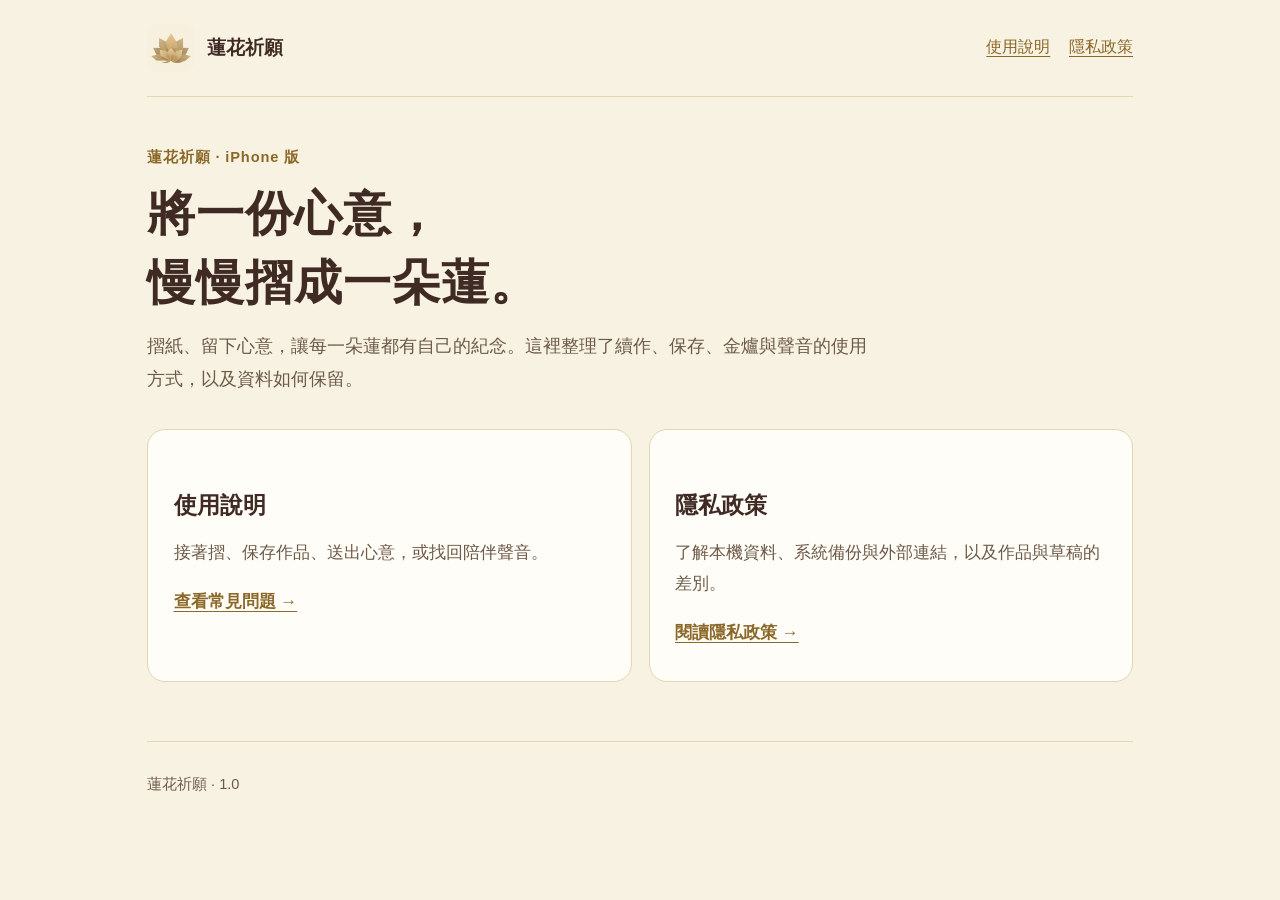
==== index.html @ 2498f207 "Publish Lotus Wishes support and privacy pages" ====
<!doctype html>
<html lang="zh-Hant">
<head>
  <meta charset="utf-8">
  <meta name="viewport" content="width=device-width, initial-scale=1">
  <meta name="description" content="蓮花祈願的使用說明與隱私政策。將一份心意，慢慢摺成一朵蓮。">
  <title>蓮花祈願 · 使用說明與隱私</title>
  <link rel="icon" href="assets/icon.png" type="image/png">
  <link rel="stylesheet" href="styles.css">
  <link rel="canonical" href="https://cm2rf97d.github.io/lotus-wishes-support/index.html">
</head>
<body>
  <a class="skip-link" href="#main">跳至主要內容</a>
  <div class="page-shell">
    <header class="site-header">
      <a class="brand" href="index.html"><img src="assets/icon.png" width="48" height="48" alt="">蓮花祈願</a>
      <nav aria-label="主要導覽"><a href="support.html">使用說明</a><a href="privacy.html">隱私政策</a></nav>
    </header>
    <main id="main">
      <div class="hero">
        <p class="eyebrow">蓮花祈願 · iPhone 版</p>
        <h1>將一份心意，<br>慢慢摺成一朵蓮。</h1>
        <p class="lead">摺紙、留下心意，讓每一朵蓮都有自己的紀念。這裡整理了續作、保存、金爐與聲音的使用方式，以及資料如何保留。</p>
      </div>
      <div class="cards">
        <section class="card">
          <h2>使用說明</h2>
          <p>接著摺、保存作品、送出心意，或找回陪伴聲音。</p>
          <a href="support.html">查看常見問題 →</a>
        </section>
        <section class="card">
          <h2>隱私政策</h2>
          <p>了解本機資料、系統備份與外部連結，以及作品與草稿的差別。</p>
          <a href="privacy.html">閱讀隱私政策 →</a>
        </section>
      </div>
    </main>
    <footer class="site-footer"><p>蓮花祈願 · 1.0</p></footer>
  </div>
</body>
</html>
---- styles.css ----
:root {
  color-scheme: light;
  --paper: #f8f2e2;
  --surface: #fffdf7;
  --ink: #3f2b23;
  --muted: #6d5a49;
  --gold: #8b6828;
  --line: #e4d5b3;
  --soft: #f1e6cd;
  font-family: -apple-system, BlinkMacSystemFont, "PingFang TC", "Microsoft JhengHei", sans-serif;
  font-size: 17px;
  line-height: 1.8;
  background: var(--paper);
  color: var(--ink);
}
* { box-sizing: border-box; }
body { margin: 0; }
a { color: var(--gold); text-underline-offset: .22em; }
a:hover { color: var(--ink); }
a:focus-visible, summary:focus-visible { outline: 3px solid var(--gold); outline-offset: 5px; border-radius: 4px; }
.skip-link { position: absolute; left: 1rem; top: -8rem; padding: .6rem 1rem; background: var(--surface); z-index: 2; }
.skip-link:focus { top: 1rem; }
.preview-notice { margin: 0; padding: .7rem 1.25rem; background: var(--soft); border-bottom: 1px solid var(--line); text-align: center; font-size: .88rem; }
.preview-notice strong { display: inline-block; margin-right: .6rem; }
.page-shell { width: min(100% - 2.5rem, 58rem); margin-inline: auto; }
.site-header { display: flex; align-items: center; justify-content: space-between; gap: 1.25rem; padding-block: 1.4rem; border-bottom: 1px solid var(--line); }
.brand { display: inline-flex; align-items: center; gap: .7rem; text-decoration: none; color: var(--ink); font-weight: 700; font-size: 1.1rem; min-height: 44px; }
.brand img { width: 48px; height: 48px; border-radius: 12px; }
nav { display: flex; gap: .35rem 1.1rem; flex-wrap: wrap; }
nav a { display: inline-flex; align-items: center; min-height: 44px; font-size: .94rem; }
nav a[aria-current="page"] { color: var(--ink); font-weight: 700; }
main { padding-block: 2.8rem 3.5rem; }
.hero { max-width: 43rem; margin-bottom: 2rem; }
.eyebrow { color: var(--gold); font-size: .86rem; font-weight: 650; letter-spacing: .06em; margin: 0 0 .5rem; }
h1, h2, h3 { line-height: 1.45; text-wrap: pretty; }
h1 { font-size: clamp(2rem, 5vw, 2.8rem); margin: 0 0 .7rem; letter-spacing: .02em; }
h2 { font-size: 1.35rem; margin: 2rem 0 .9rem; }
h3 { font-size: 1.1rem; margin: 0 0 .55rem; }
p { margin: .7rem 0; }
.lead { color: var(--muted); font-size: 1.08rem; }
.meta { font-size: .86rem; color: var(--muted); }
.cards { display: grid; grid-template-columns: repeat(2, minmax(0, 1fr)); gap: 1rem; }
.card, .contact, .summary { background: var(--surface); border: 1px solid var(--line); border-radius: 18px; padding: 1.5rem; }
.card p { color: var(--muted); }
.card a { display: inline-flex; align-items: center; min-height: 44px; font-weight: 650; }
.summary { border-left: 4px solid var(--gold); margin-bottom: 2rem; }
.summary p:first-child { margin-top: 0; }
.summary p:last-child { margin-bottom: 0; }
.document { max-width: 44rem; }
.document section + section { margin-top: 1.8rem; }
.document ul { padding-left: 1.35rem; }
.document li + li { margin-top: .4rem; }
.contact { margin-top: 2rem; }
.contact h2 { margin-top: 0; }
.contact-address a { overflow-wrap: anywhere; }
.contact-placeholder { padding: .8rem 1rem; background: var(--soft); border-radius: 10px; font-weight: 650; }
.faq-group { margin-bottom: 2rem; }
details { padding: 1rem 1.15rem; background: var(--surface); border: 1px solid var(--line); border-radius: 12px; margin-bottom: .65rem; }
summary { cursor: pointer; font-weight: 650; min-height: 44px; align-content: center; padding-block: .25rem; }
summary::marker { color: var(--gold); }
details p, details li { color: var(--muted); }
details p:last-child { margin-bottom: .15rem; }
.site-footer { border-top: 1px solid var(--line); padding-block: 1.5rem 2rem; color: var(--muted); font-size: .86rem; }
.site-footer p { margin: .2rem 0; }
@media (max-width: 600px) {
  .page-shell { width: min(100% - 2rem, 58rem); }
  .site-header { align-items: flex-start; flex-direction: column; gap: .45rem; padding-block: 1rem; }
  nav { gap: .3rem 1.25rem; }
  main { padding-top: 2rem; }
  .cards { grid-template-columns: 1fr; }
  .card, .contact, .summary { padding: 1.15rem; }
  .preview-notice strong { display: block; margin-right: 0; }
}
@media print {
  :root { background: white; color: black; }
  .skip-link, nav { display: none; }
  .page-shell { width: 100%; }
  .card, .contact, .summary, details { break-inside: avoid; }
  details::details-content { display: block; }
}
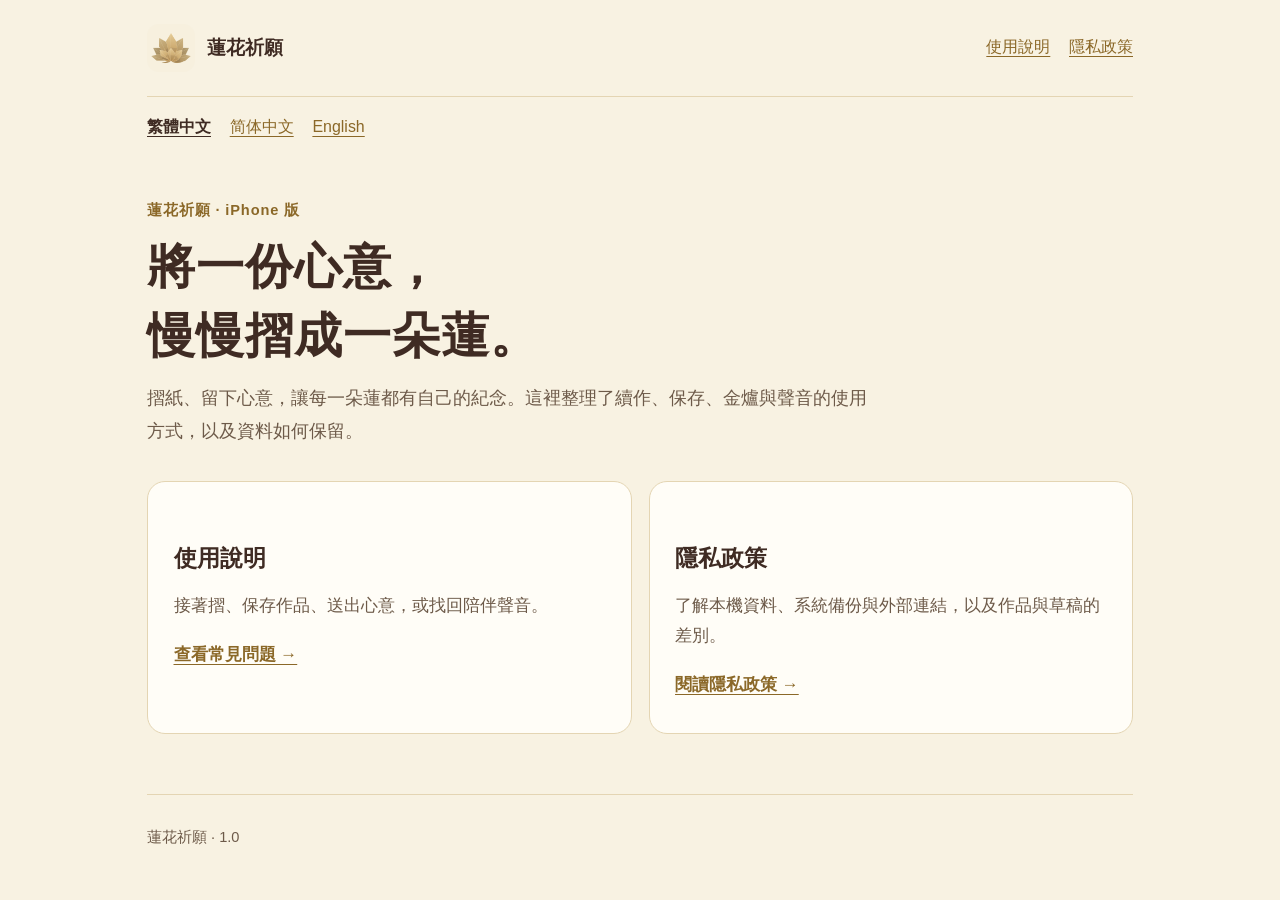
==== commit 32084689: "Add English and Simplified Chinese help and privacy pages" ====
--- a/index.html
+++ b/index.html
@@ -16,6 +16,7 @@
       <a class="brand" href="index.html"><img src="assets/icon.png" width="48" height="48" alt="">蓮花祈願</a>
       <nav aria-label="主要導覽"><a href="support.html">使用說明</a><a href="privacy.html">隱私政策</a></nav>
     </header>
+    <nav class="languages" aria-label="語言"><a href="index.html" lang="zh-Hant" hreflang="zh-Hant" aria-current="page">繁體中文</a><a href="zh-Hans/index.html" lang="zh-Hans" hreflang="zh-Hans">简体中文</a><a href="en/index.html" lang="en" hreflang="en">English</a></nav>
     <main id="main">
       <div class="hero">
         <p class="eyebrow">蓮花祈願 · iPhone 版</p>
--- a/styles.css
+++ b/styles.css
@@ -15,6 +15,7 @@
 }
 * { box-sizing: border-box; }
 body { margin: 0; }
+main { overflow-wrap: anywhere; }
 a { color: var(--gold); text-underline-offset: .22em; }
 a:hover { color: var(--ink); }
 a:focus-visible, summary:focus-visible { outline: 3px solid var(--gold); outline-offset: 5px; border-radius: 4px; }
@@ -29,6 +30,7 @@
 nav { display: flex; gap: .35rem 1.1rem; flex-wrap: wrap; }
 nav a { display: inline-flex; align-items: center; min-height: 44px; font-size: .94rem; }
 nav a[aria-current="page"] { color: var(--ink); font-weight: 700; }
+.languages { padding-top: .5rem; }
 main { padding-block: 2.8rem 3.5rem; }
 .hero { max-width: 43rem; margin-bottom: 2rem; }
 .eyebrow { color: var(--gold); font-size: .86rem; font-weight: 650; letter-spacing: .06em; margin: 0 0 .5rem; }
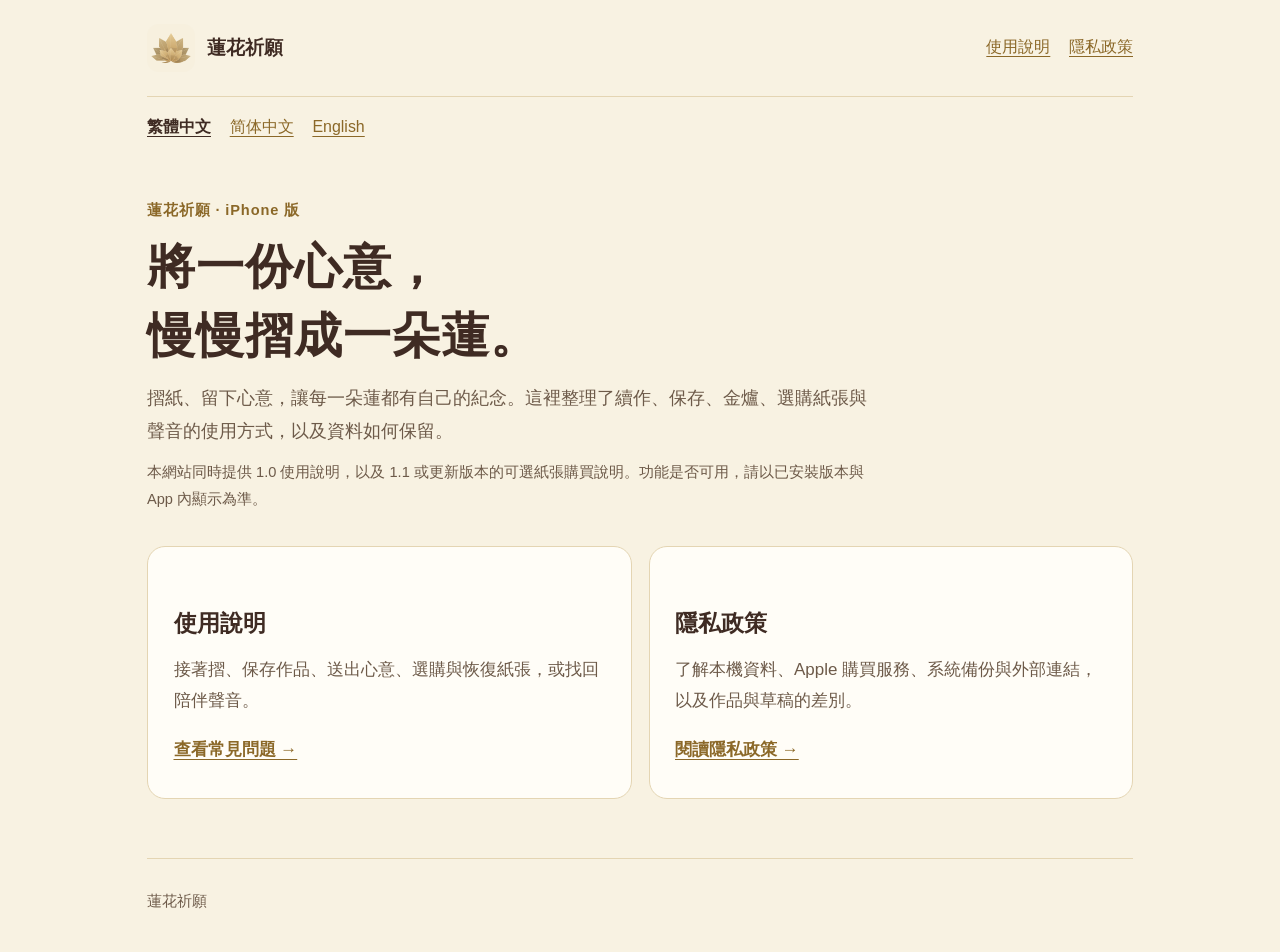
==== commit a976bfd4: "Document optional paper purchases while retaining version 1.0 help" ====
--- a/index.html
+++ b/index.html
@@ -21,22 +21,23 @@
       <div class="hero">
         <p class="eyebrow">蓮花祈願 · iPhone 版</p>
         <h1>將一份心意，<br>慢慢摺成一朵蓮。</h1>
-        <p class="lead">摺紙、留下心意，讓每一朵蓮都有自己的紀念。這裡整理了續作、保存、金爐與聲音的使用方式，以及資料如何保留。</p>
+        <p class="lead">摺紙、留下心意，讓每一朵蓮都有自己的紀念。這裡整理了續作、保存、金爐、選購紙張與聲音的使用方式，以及資料如何保留。</p>
+        <p class="meta">本網站同時提供 1.0 使用說明，以及 1.1 或更新版本的可選紙張購買說明。功能是否可用，請以已安裝版本與 App 內顯示為準。</p>
       </div>
       <div class="cards">
         <section class="card">
           <h2>使用說明</h2>
-          <p>接著摺、保存作品、送出心意，或找回陪伴聲音。</p>
+          <p>接著摺、保存作品、送出心意、選購與恢復紙張，或找回陪伴聲音。</p>
           <a href="support.html">查看常見問題 →</a>
         </section>
         <section class="card">
           <h2>隱私政策</h2>
-          <p>了解本機資料、系統備份與外部連結，以及作品與草稿的差別。</p>
+          <p>了解本機資料、Apple 購買服務、系統備份與外部連結，以及作品與草稿的差別。</p>
           <a href="privacy.html">閱讀隱私政策 →</a>
         </section>
       </div>
     </main>
-    <footer class="site-footer"><p>蓮花祈願 · 1.0</p></footer>
+    <footer class="site-footer"><p>蓮花祈願</p></footer>
   </div>
 </body>
 </html>
